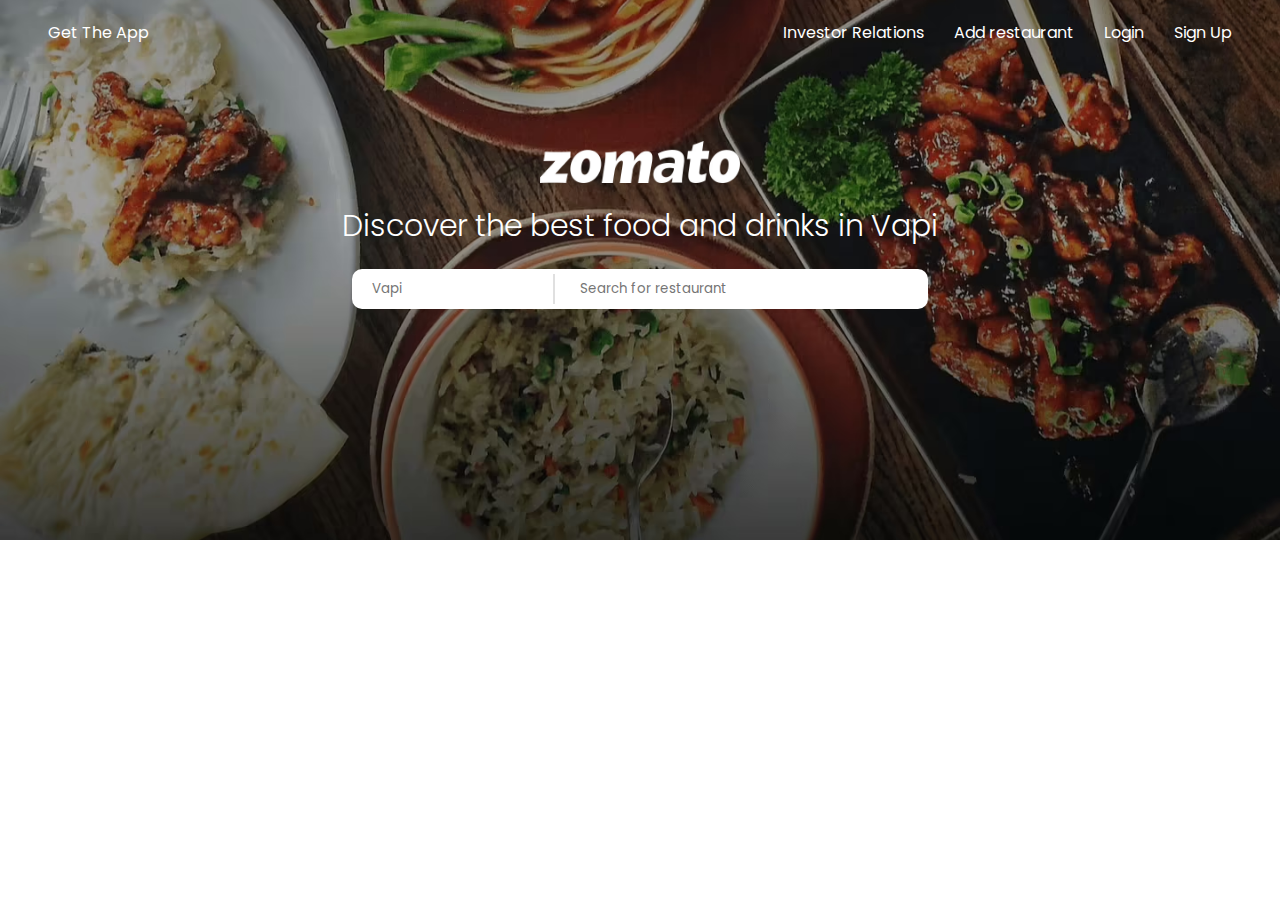
==== Zomatoindex.html @ ee5f1f8e "Updated Zomatoindex.html" ====
<!DOCTYPE html>
<html>
<head>
    <!-- Zomato logo in the tab -->
    <link
      rel="icon"
      type="image/x-icon"
      href="https://upload.wikimedia.org/wikipedia/commons/thumb/7/75/Zomato_logo.png/220px-Zomato_logo.png"
    />
    <!-- Font awesome icons -->
    <link
      rel="stylesheet"
      href="https://cdnjs.cloudflare.com/ajax/libs/font-awesome/6.1.1/css/all.min.css"
      integrity="sha512-KfkfwYDsLkIlwQp6LFnl8zNdLGxu9YAA1QvwINks4PhcElQSvqcyVLLD9aMhXd13uQjoXtEKNosOWaZqXgel0g=="
      crossorigin="anonymous"
      referrerpolicy="no-referrer"
    />
    <!-- Poppins font by google fonts -->
    <link rel="preconnect" href="https://fonts.googleapis.com" />
    <link rel="preconnect" href="https://fonts.gstatic.com" crossorigin />
    <link
      href="https://fonts.googleapis.com/css2?family=Poppins:ital,wght@0,100;0,200;0,300;0,400;0,500;0,600;0,700;0,800;0,900;1,100;1,200;1,300;1,400;1,500;1,600;1,700;1,800;1,900&display=swap"
      rel="stylesheet"
    />
    <link rel="stylesheet" href="Zomatostyle.css">
    <title>Zomato Landing Page Clone</title>
</head>
<body>
    <section class="hero__section">
        <header>
            <nav class="navbar">
                <a href="#">Get The App</a> 
                <div class="nav__menu__container">                
                    <a href="#" class="link">Investor Relations</a>
                    <a href="#" class="link">Add restaurant</a>
                    <a href="#" class="link">Login</a>
                    <a href="#" class="link">Sign Up</a>
                    <a href="#" class="user__icon">
                        <i class="fa-solid fa-user"></i>
                    </a>
                </div>
            </nav>
        </header>
        <div class="hero__section__container">
            <img src="/images/heroSectionLogo.png" class="zomato__logo">
            <h1 class="hero__section__title">Discover the best food and drinks in Vapi</h1>
            <div class="hero__section__input__container">
                <i class="fa-solid fa-location-dot"></i>
                <input class="location" type="text" placeholder="Vapi">
                <i class="fa-regular fa-magnifying-glass"></i>
                <input class="search" type="text" placeholder="Search for restaurant">
            </div>
        </div>
    </section>
</body>
</html>
---- Zomatostyle.css ----
*{
    margin: 0;
    padding: 0;
    box-sizing: border-box;
    font-family: "Poppins", sans-serif;
}
.hero__section{
    background-image: url(/images/heroSectionBackground.png);
    background-size: cover;
    background-position: center;
    min-height: 60vh;
}
.navbar{
    display: flex;
    align-items: center;
    justify-content: space-between;
    height: 65px;
    padding: 16px 48px 16px;
}
a{
    color: white;
    text-decoration: none;
}
.nav__menu__container{
    display: flex;
    gap: 30px;
}
.user__icon{
    height: 25px;
    width: 25px;
    display: flex;
    align-items: center;
    justify-content: center;
    border-radius: 100%;
    border: 1px solid white;
    display: none;
}


.hero__section__container{
    display: flex;
    flex-direction: column;
    align-items: center;
    justify-content: center;
    gap: 20px;
    height: 320px;    
}
.zomato__logo{
    height: auto;
    width: 200px;
}
.hero__section__title{
    font-size: 30px;
    color: white;
    text-align: center;
    font-weight: 350;
}
.hero__section__input__container{
    background-color: white;
    padding: 5px;
    display: flex;
    justify-content: center;
    align-items: center;
    gap: 10px;
    border-radius: 10px;
}
.location{
    width: 35%;
    border-right: 2px solid #e0e0e0;
    border-bottom: 0;
    border-left: 0;
    border-top: 0;
    padding: 5px;
    outline: none;
}
.search{
    width: 65%;
    border: none;
    padding: 5px;
    outline: none;
}
@media only screen and (max-width:600px){
    .user__icon{
        display: flex;
    }
    .link{
        display: none;
    }
    .hero__section{
        min-height: 80vh;
    }
    .hero__section__container{
        width: 100%;
    }
    .hero__section__input__container{
        width:98%
    }
    .hero__section__title{
        font-size:25px;
        color: white;
        text-align: center;
        font-weight: 250;
    }
}
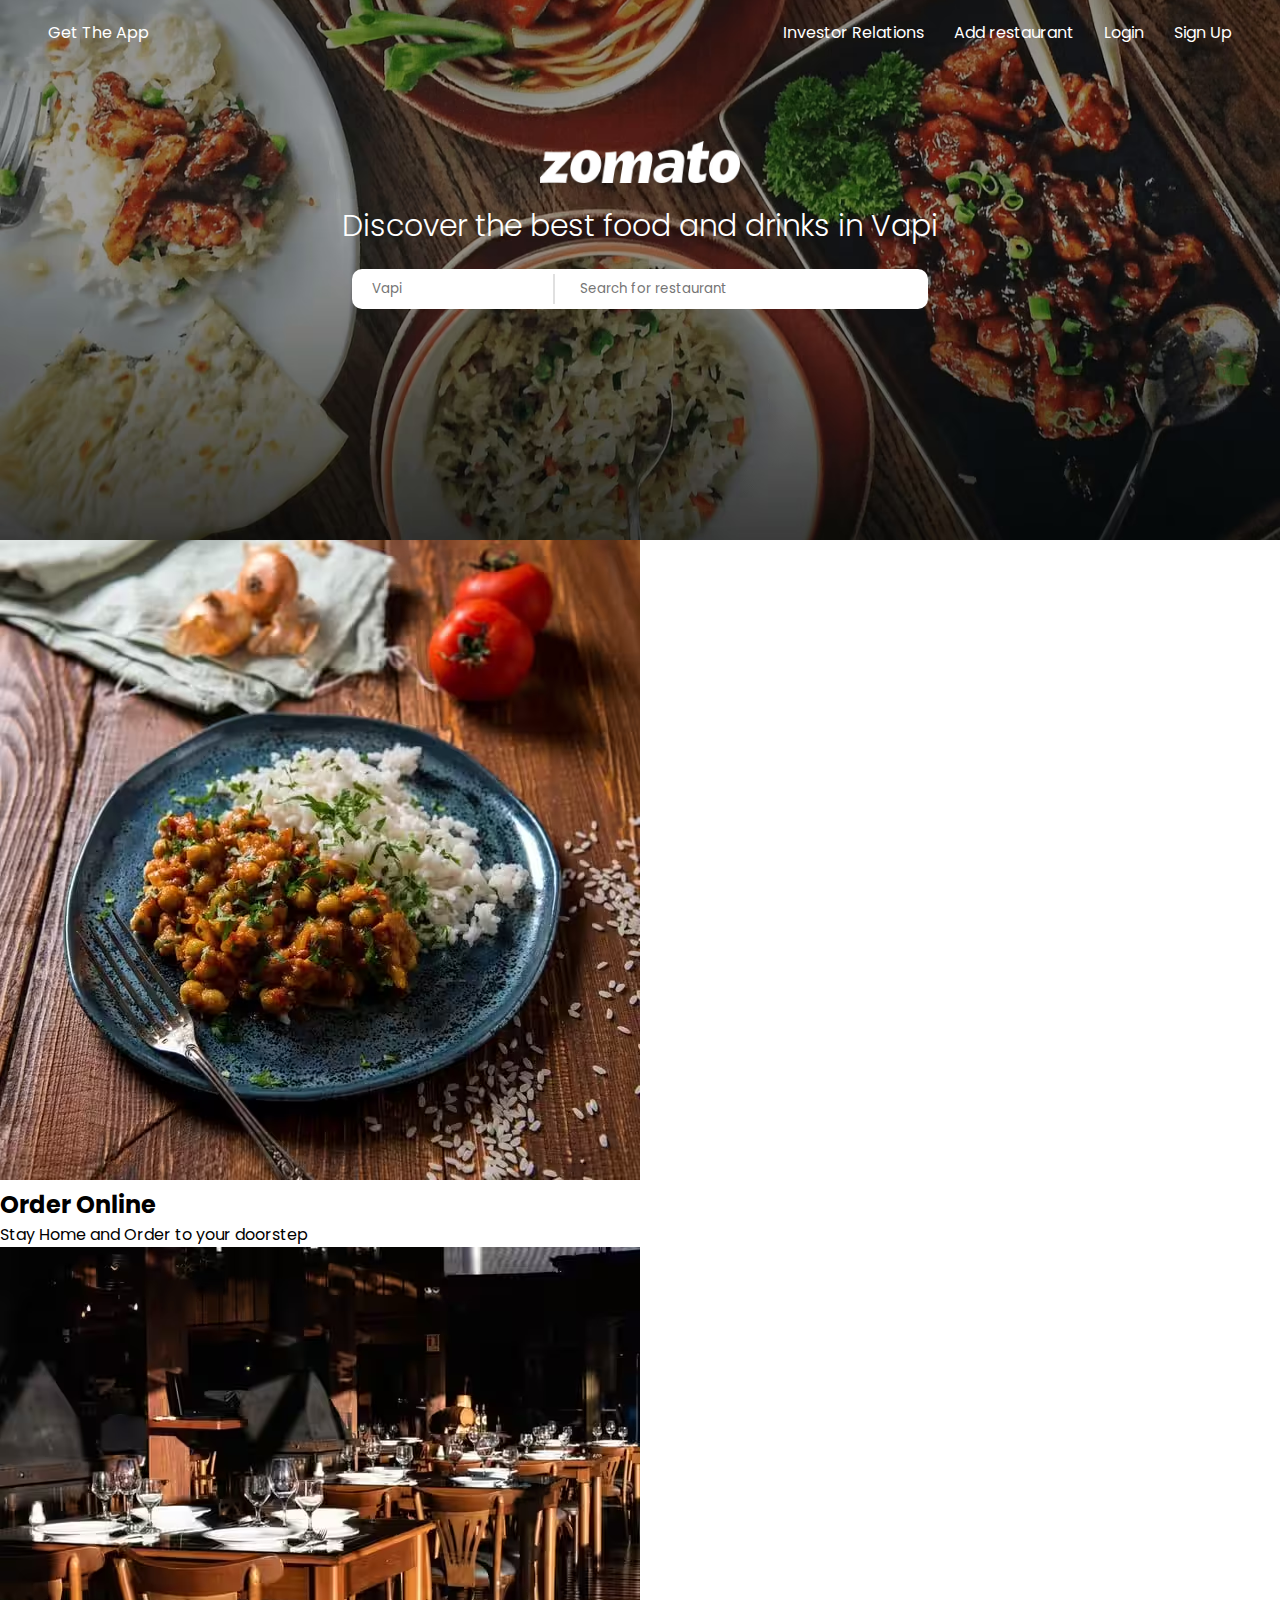
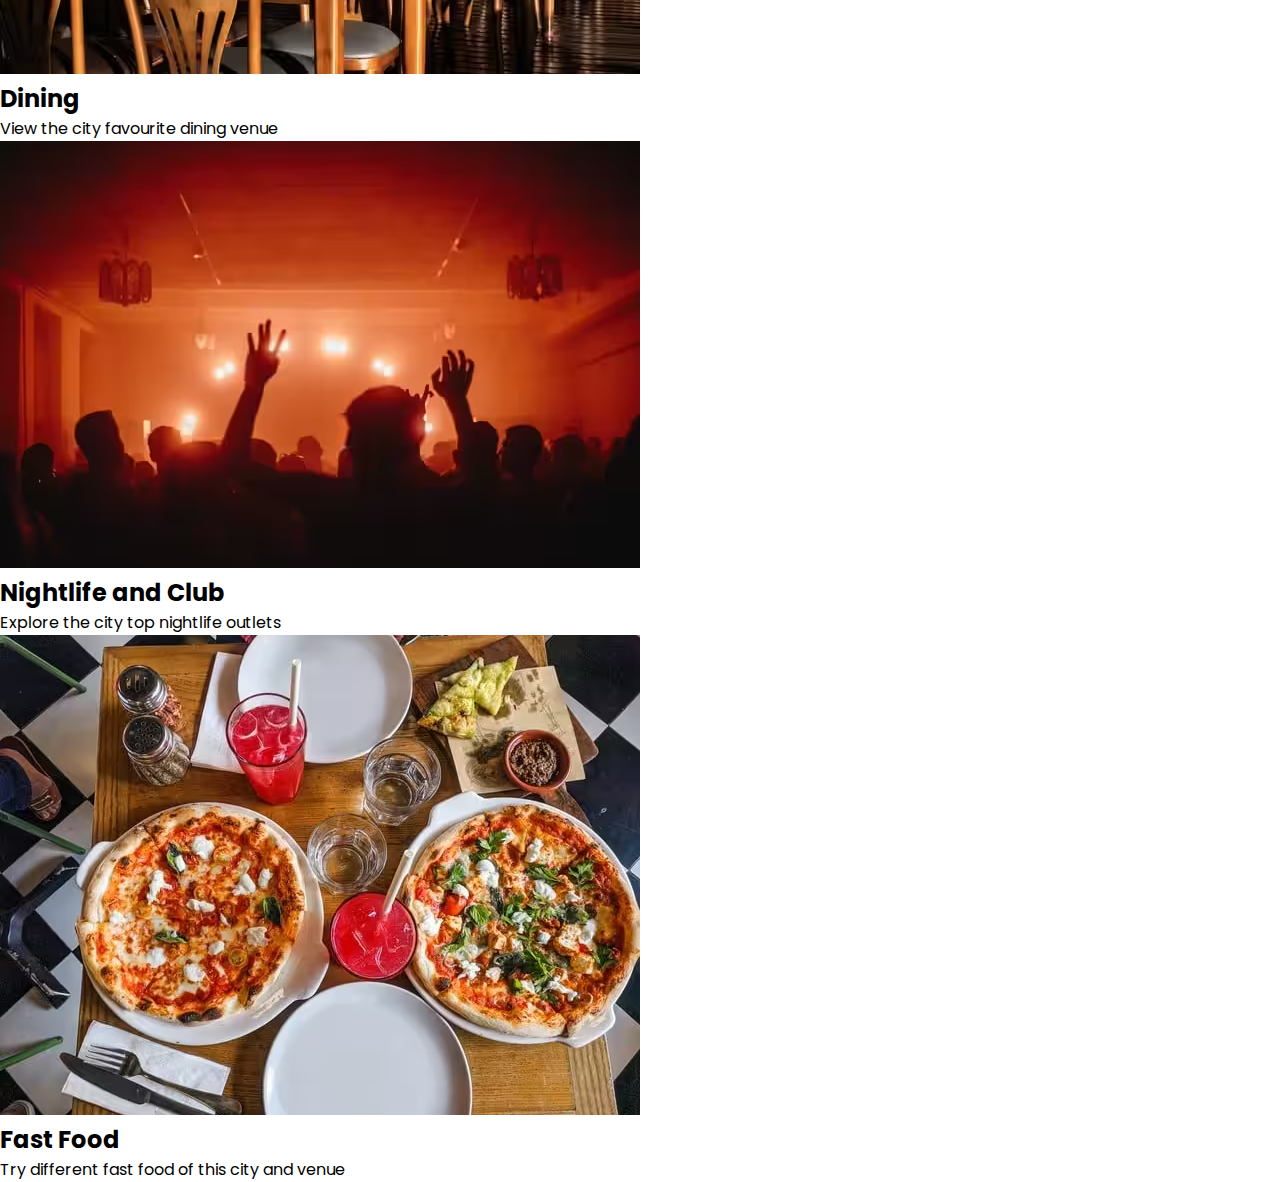
==== commit b99bee86: "Updated Zomatoindex.html" ====
--- a/Zomatoindex.html
+++ b/Zomatoindex.html
@@ -30,7 +30,7 @@
         <header>
             <nav class="navbar">
                 <a href="#">Get The App</a> 
-                <div class="nav__menu__container">                
+                <div class="nav__menu_container">                
                     <a href="#" class="link">Investor Relations</a>
                     <a href="#" class="link">Add restaurant</a>
                     <a href="#" class="link">Login</a>
@@ -41,10 +41,10 @@
                 </div>
             </nav>
         </header>
-        <div class="hero__section__container">
+        <div class="hero__section_container">
             <img src="/images/heroSectionLogo.png" class="zomato__logo">
-            <h1 class="hero__section__title">Discover the best food and drinks in Vapi</h1>
-            <div class="hero__section__input__container">
+            <h1 class="hero__section_title">Discover the best food and drinks in Vapi</h1>
+            <div class="hero__section_input_container">
                 <i class="fa-solid fa-location-dot"></i>
                 <input class="location" type="text" placeholder="Vapi">
                 <i class="fa-regular fa-magnifying-glass"></i>
@@ -52,5 +52,35 @@
             </div>
         </div>
     </section>
+    <section class="we__offer">
+        <div class="we__offer_card">
+            <img src="/images/item1.png">
+            <div class="we__offer_content">
+                <h2>Order Online</h2>
+                <p>Stay Home and Order to your doorstep</p>
+            </div>
+        </div>
+        <div class="we__offer_card">
+            <img src="/images/item2.png">
+            <div class="we__offer_content">
+                <h2>Dining</h2>
+                <p>View the city favourite dining venue</p>
+            </div>
+        </div>
+        <div class="we__offer_card">
+            <img src="/images/item3.png">
+            <div class="we__offer_content">
+                <h2>Nightlife and Club</h2>
+                <p>Explore the city top nightlife outlets</p>
+            </div>
+        </div>
+        <div class="we__offer_card">
+            <img src="/images/item4.png">
+            <div class="we__offer_content">
+                <h2>Fast Food</h2>
+                <p>Try different fast food of this city and venue</p>
+            </div>
+        </div>
+    </section>
 </body>
 </html>--- a/Zomatostyle.css
+++ b/Zomatostyle.css
@@ -21,7 +21,7 @@
     color: white;
     text-decoration: none;
 }
-.nav__menu__container{
+.nav__menu_container{
     display: flex;
     gap: 30px;
 }
@@ -37,7 +37,7 @@
 }
 
 
-.hero__section__container{
+.hero__section_container{
     display: flex;
     flex-direction: column;
     align-items: center;
@@ -49,13 +49,13 @@
     height: auto;
     width: 200px;
 }
-.hero__section__title{
+.hero__section_title{
     font-size: 30px;
     color: white;
     text-align: center;
     font-weight: 350;
 }
-.hero__section__input__container{
+.hero__section_input_container{
     background-color: white;
     padding: 5px;
     display: flex;
@@ -80,6 +80,9 @@
     outline: none;
 }
 @media only screen and (max-width:600px){
+    .navbar{
+        height: 85px;
+    }
     .user__icon{
         display: flex;
     }
@@ -89,13 +92,14 @@
     .hero__section{
         min-height: 80vh;
     }
-    .hero__section__container{
+    .hero__section_container{
         width: 100%;
+        height: calc(80vh - 85px);
     }
-    .hero__section__input__container{
-        width:98%
+    .hero__section_input_container{
+        width:92%
     }
-    .hero__section__title{
+    .hero__section_title{
         font-size:25px;
         color: white;
         text-align: center;
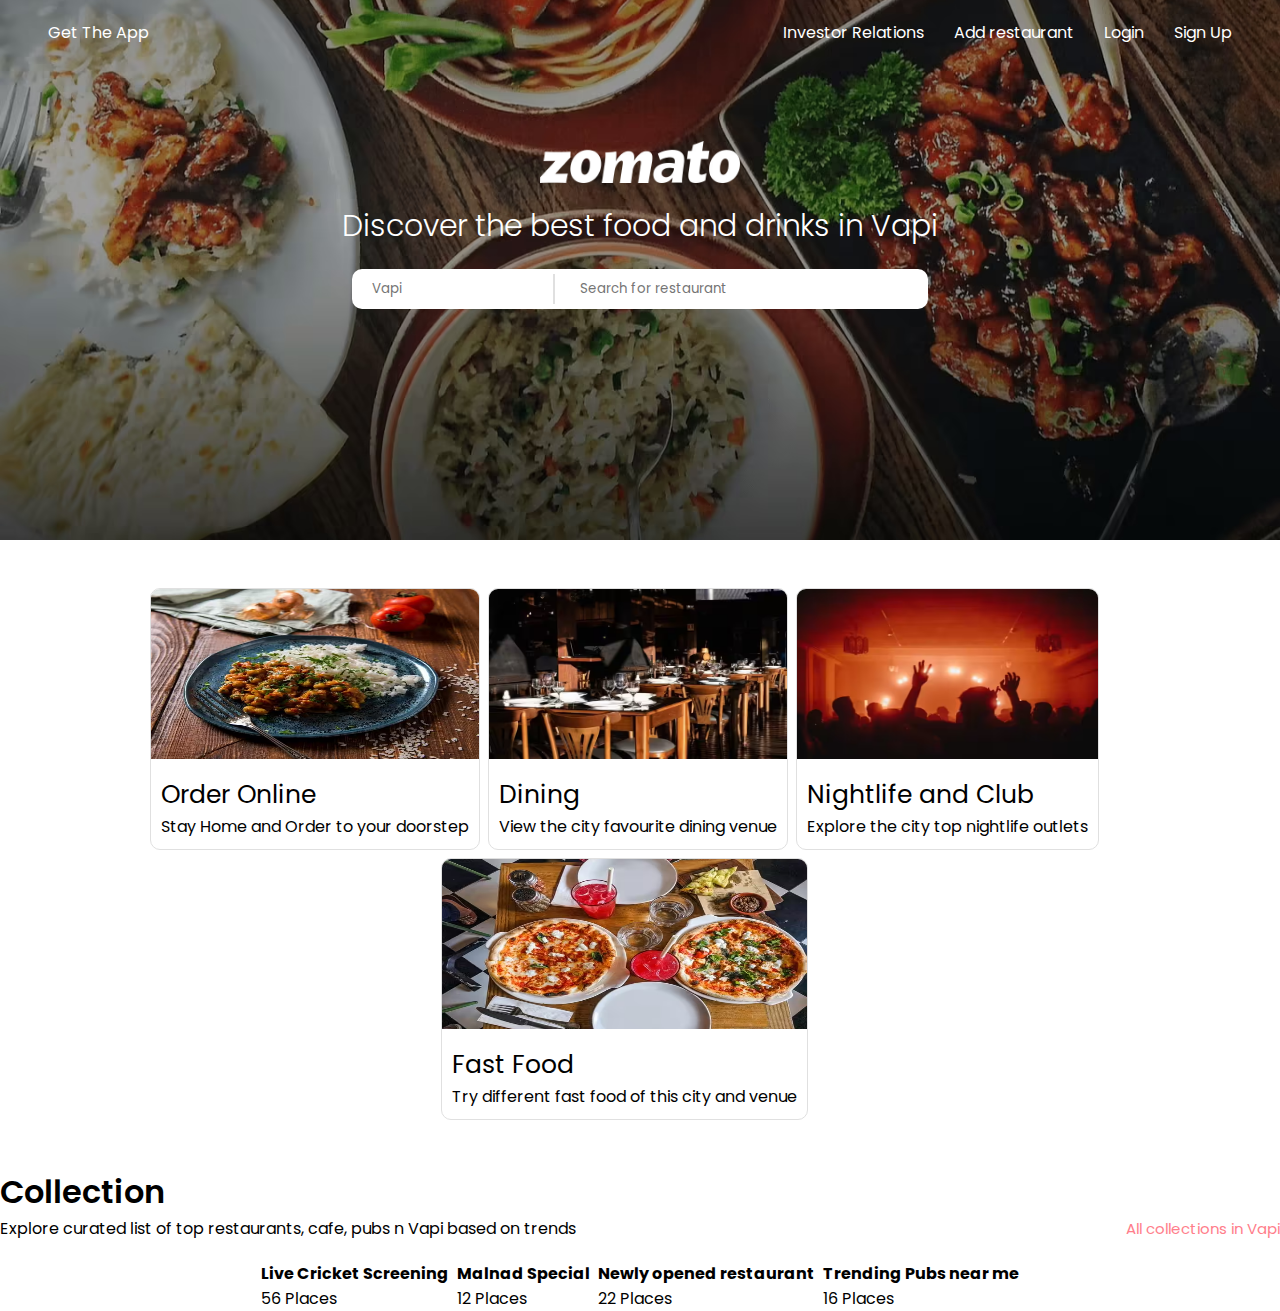
==== commit 9a17544a: "Updated Zomato Page" ====
--- a/Zomatoindex.html
+++ b/Zomatoindex.html
@@ -47,12 +47,12 @@
             <div class="hero__section_input_container">
                 <i class="fa-solid fa-location-dot"></i>
                 <input class="location" type="text" placeholder="Vapi">
-                <i class="fa-regular fa-magnifying-glass"></i>
+                <i class="fa-solid fa-magnifying-glass"></i>
                 <input class="search" type="text" placeholder="Search for restaurant">
             </div>
         </div>
     </section>
-    <section class="we__offer">
+    <section class="container__we_offer">
         <div class="we__offer_card">
             <img src="/images/item1.png">
             <div class="we__offer_content">
@@ -82,5 +82,45 @@
             </div>
         </div>
     </section>
+    <section class="container__collection">
+        <h1>Collection</h1>
+        <div class="sub__heading_container">
+            <span>Explore curated list of top restaurants, cafe, pubs n Vapi based on trends</span>
+            <span>All collections in Vapi</span>
+        </div>
+        <div class="collection__cards_container">
+            <div class="Collection__card1">
+                <div class="overlays"></div>
+                <div class="content">
+                    <h4>Live Cricket Screening</h4>
+                    <span>56 Places</span>
+                </div>
+            </div>
+
+            <div class="Collection__card2">
+                <div class="overlays"></div>
+                <div class="content">
+                    <h4>Malnad Special</h4>
+                    <span>12 Places</span>
+                </div>
+            </div>
+
+            <div class="Collection__card3">
+                <div class="overlays"></div>
+                <div class="content">
+                    <h4>Newly opened restaurant</h4>
+                    <span>22 Places</span>
+                </div>
+            </div>
+
+            <div class="Collection__card4">
+                <div class="overlays"></div>
+                <div class="content">
+                    <h4>Trending Pubs near me</h4>
+                    <span>16 Places</span>
+                </div>
+            </div>
+        </div>
+    </section>
 </body>
 </html>--- a/Zomatostyle.css
+++ b/Zomatostyle.css
@@ -79,6 +79,60 @@
     padding: 5px;
     outline: none;
 }
+.container__we_offer{
+    margin: 3rem;
+    width: 90%;
+    display: flex;
+    flex-wrap: wrap;
+    gap: 0.5rem;
+    align-items: center;
+    justify-content: center;
+}
+.we__offer_card{
+    border-radius: 10px;
+    overflow: hidden;
+    border: 1px solid #e0e0e0;
+    transition: all 1ms ease;
+}
+.we__offer_card:hover{
+    transform: scale(1.1);
+    background-color: aqua;
+}
+.we__offer_card img{
+    width: 100%;
+    height: 170px;
+}
+.we__offer_content{
+    padding: 10px;
+}
+.we__offer_content h2{
+    font-size: 25px;
+    font-weight: 400;
+}
+.container__collection h1{
+    font-weight: 600;
+}
+.sub__heading_container{
+    display: flex;
+    align-items: center;
+    justify-content: space-between;
+    flex-wrap: wrap;
+    gap: 1rem;
+}
+.sub__heading_container span:nth-child(2){
+    font-size: 15px;
+    color: #ff7e8b;
+    cursor: pointer;
+}
+.collection__cards_container{
+    display: flex;
+    align-items: center;
+    justify-content: center;
+    flex-wrap: wrap;
+    gap: 0.5rem;
+    margin-top: 1.25rem;
+}
+
 @media only screen and (max-width:600px){
     .navbar{
         height: 85px;
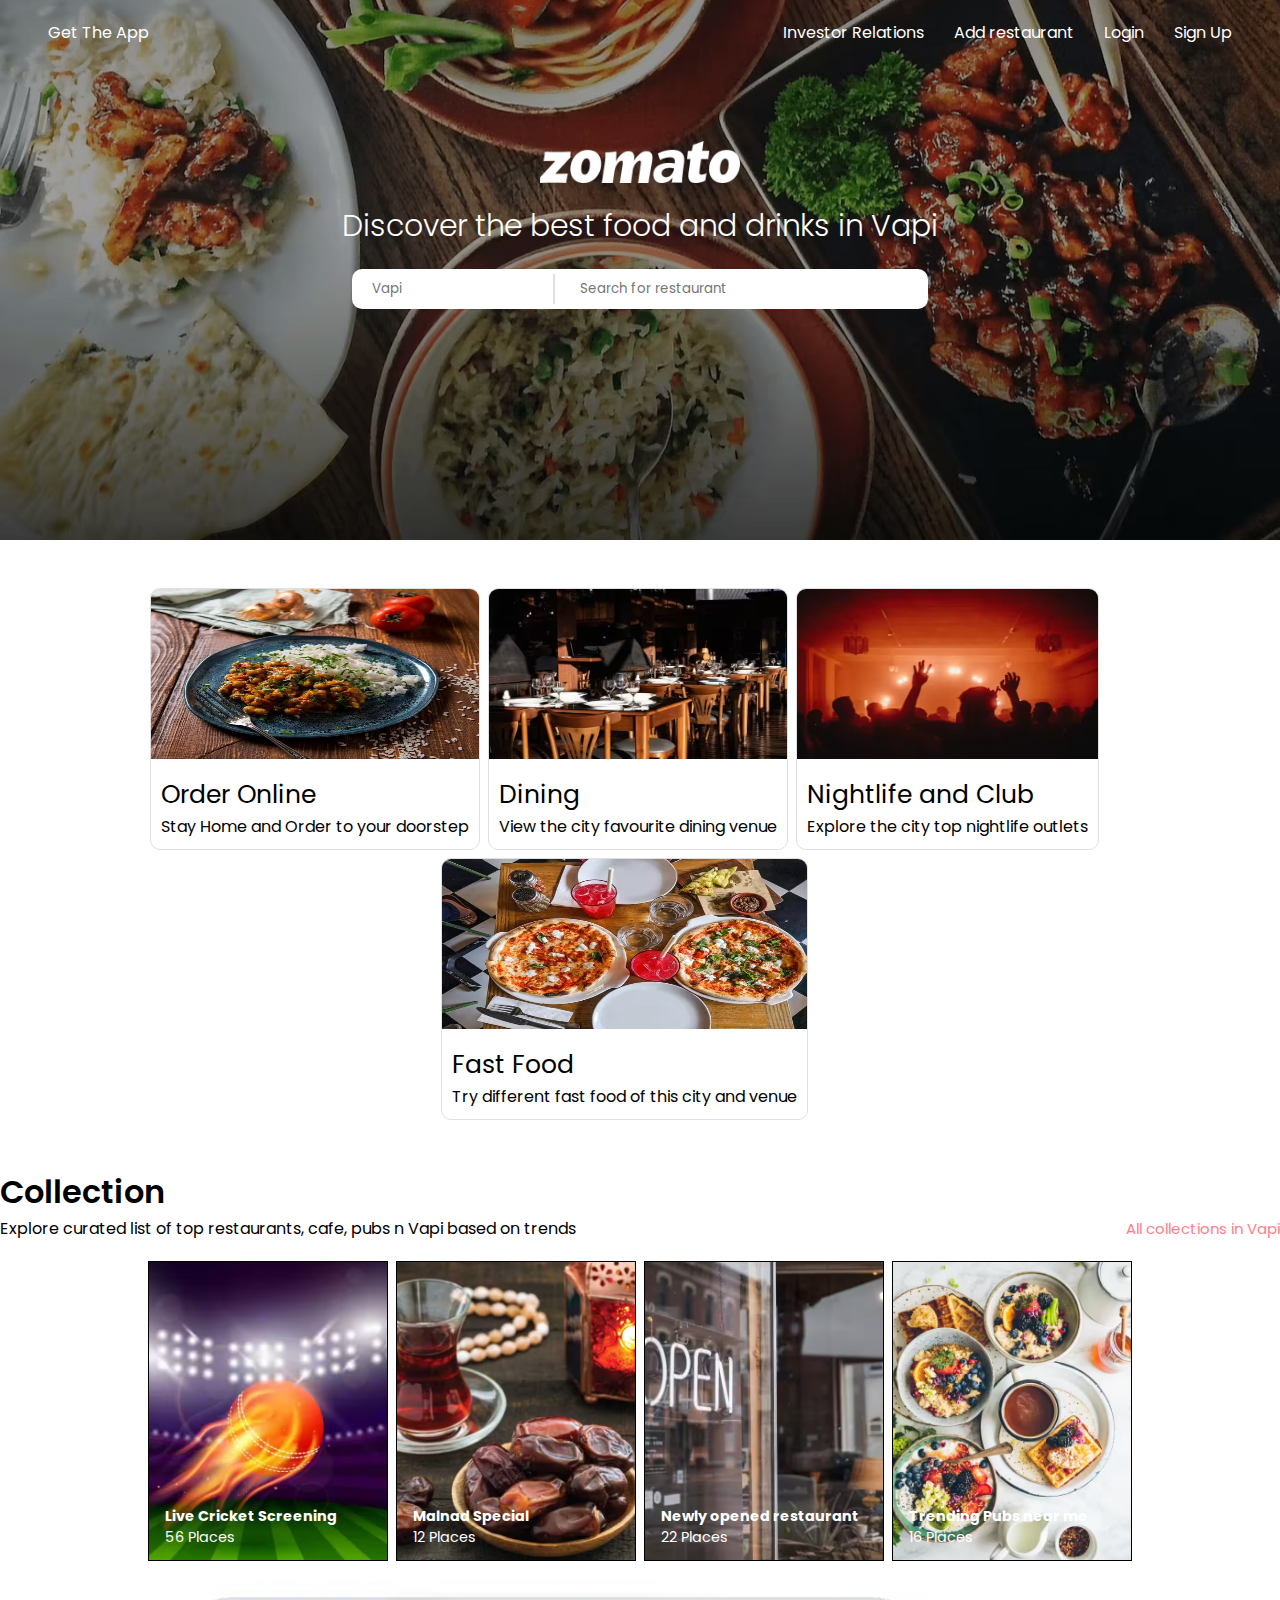
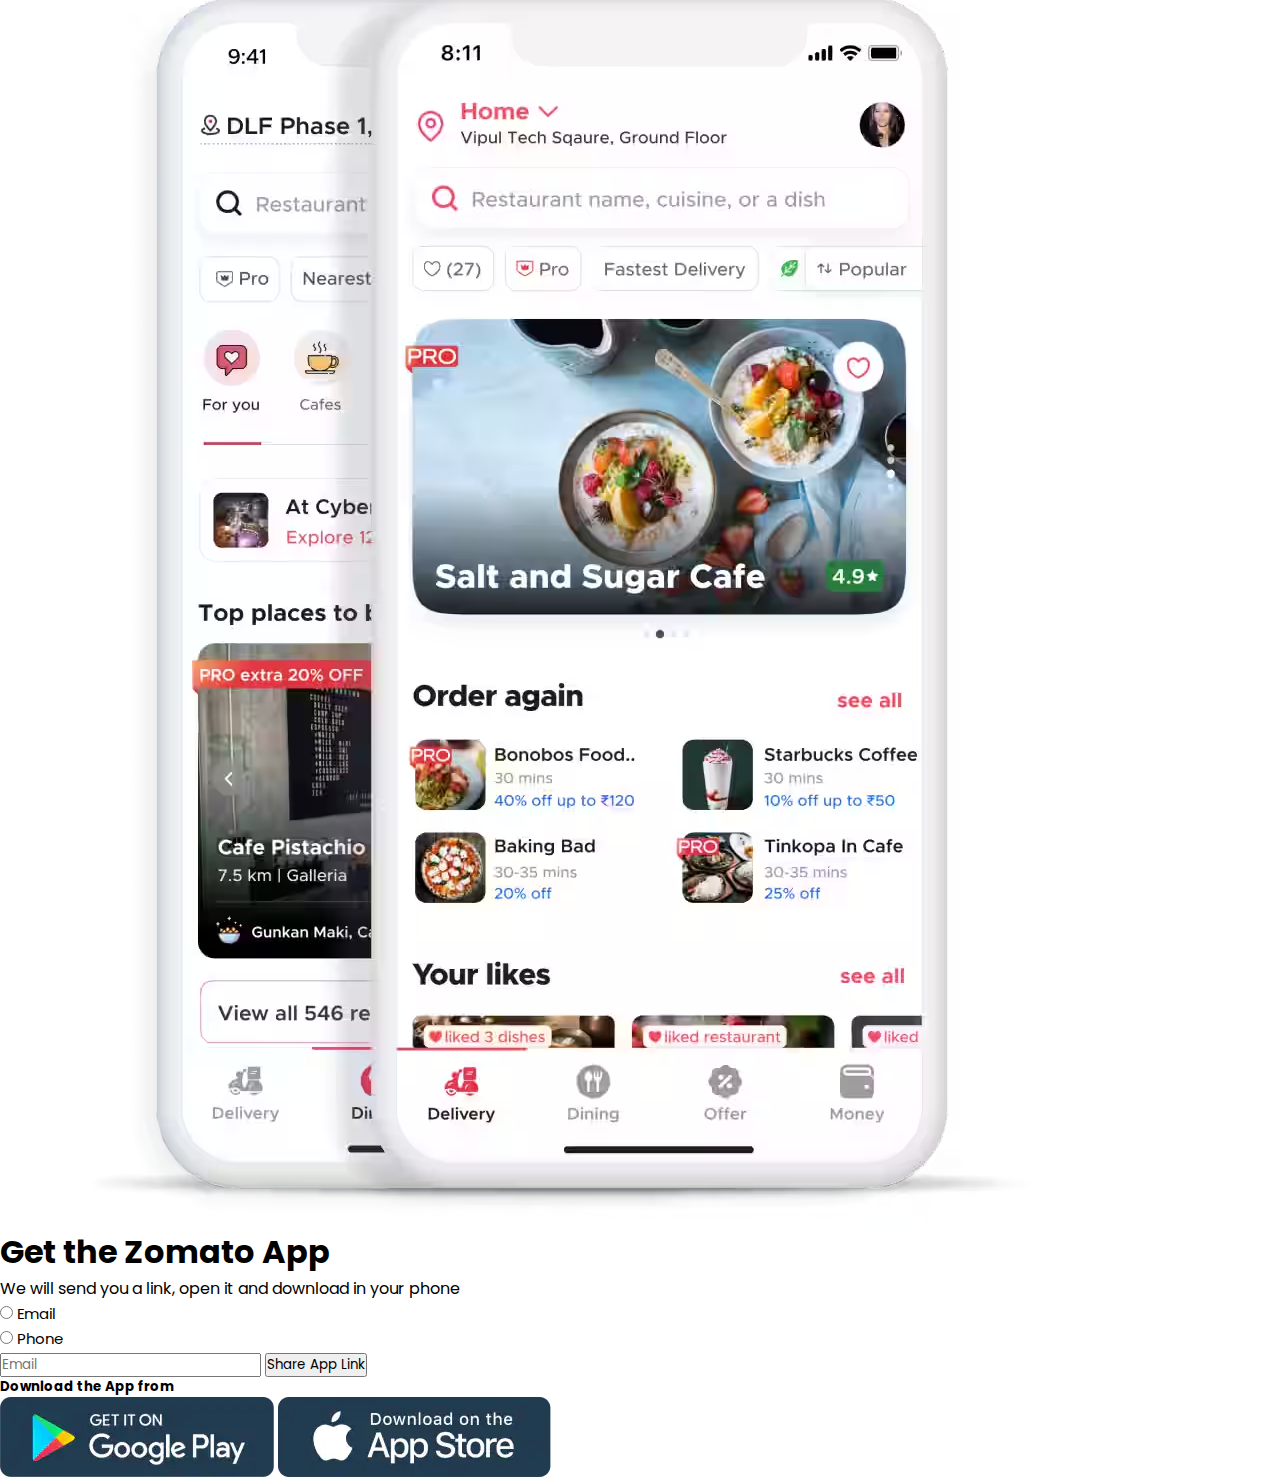
==== commit 3db2bc0f: "Updated Zomato Page" ====
--- a/Zomatoindex.html
+++ b/Zomatoindex.html
@@ -89,7 +89,7 @@
             <span>All collections in Vapi</span>
         </div>
         <div class="collection__cards_container">
-            <div class="Collection__card1">
+            <div class="card Collection__card1">
                 <div class="overlays"></div>
                 <div class="content">
                     <h4>Live Cricket Screening</h4>
@@ -97,7 +97,7 @@
                 </div>
             </div>
 
-            <div class="Collection__card2">
+            <div class="card Collection__card2">
                 <div class="overlays"></div>
                 <div class="content">
                     <h4>Malnad Special</h4>
@@ -105,7 +105,7 @@
                 </div>
             </div>
 
-            <div class="Collection__card3">
+            <div class="card Collection__card3">
                 <div class="overlays"></div>
                 <div class="content">
                     <h4>Newly opened restaurant</h4>
@@ -113,7 +113,7 @@
                 </div>
             </div>
 
-            <div class="Collection__card4">
+            <div class="card Collection__card4">
                 <div class="overlays"></div>
                 <div class="content">
                     <h4>Trending Pubs near me</h4>
@@ -122,5 +122,37 @@
             </div>
         </div>
     </section>
+    <section class="get__the_app">
+        <div class="semicontainer">
+            <div class="left">
+                <img src="/images/mobileBanner.png">
+            </div>
+            <div class="right">
+                <h1>Get the Zomato App</h1>
+                <p>We will send you a link, open it and download in your phone</p>
+                <div class="radio__button_container">
+                    <div>
+                        <input type="radio" id="email" name="download__app"/>
+                        <label for="email" style="font-size: 15px;">Email</label>
+                    </div>
+                    <div>
+                        <input type="radio" id="phone" name="download__app"/>
+                        <label for="phone" style="font-size: 15px;">Phone</label>
+                    </div>
+                </div>
+                <div class="Input__container">
+                    <input type="text" placeholder="Email"/>
+                    <button>Share App Link</button>
+                </div>
+                <div class="download__container">
+                    <h5>Download the App from</h5>
+                    <div class="image__container">
+                        <img src="/images/playStore.png">
+                        <img src="/images/appleStore.png">
+                    </div>
+                </div>
+            </div>
+        </div>
+    </section>
 </body>
 </html>--- a/Zomatostyle.css
+++ b/Zomatostyle.css
@@ -131,6 +131,49 @@
     flex-wrap: wrap;
     gap: 0.5rem;
     margin-top: 1.25rem;
+    margin-bottom: 1.25rem;
+}
+.collection__cards_container .card{
+    height: 300px;
+    min-width: 240px;
+    background-size: cover;
+    background-position: center;
+    border: 1px solid black;
+    position: relative;
+}
+.Collection__card1{
+    background-image: url(/images/collection1.jpg);
+}
+.Collection__card2{
+    background-image: url(/images/collection2.jpg);
+}
+.Collection__card3{
+    background-image: url(/images/collection3.jpg);
+}
+.Collection__card4{
+    background-image: url(/images/collection4.jpg);
+}
+.overlays{
+    height: 100%;
+    width: 100%;
+    position: absolute;
+    top: 0;
+    bottom: 0;
+    border-radius: 10px;
+    background: linear-gradient(
+        to top,
+        rgba(234,33,122,1),
+        rgba(221,123,231,1) ,
+        rgba(200,21,22,1) ,
+    );
+}
+.content{
+    position: absolute;
+    bottom: 0;
+    left: 0;
+    color: white;
+    padding: 12px 16px;
+    font-size: 0.9rem;
 }
 
 @media only screen and (max-width:600px){
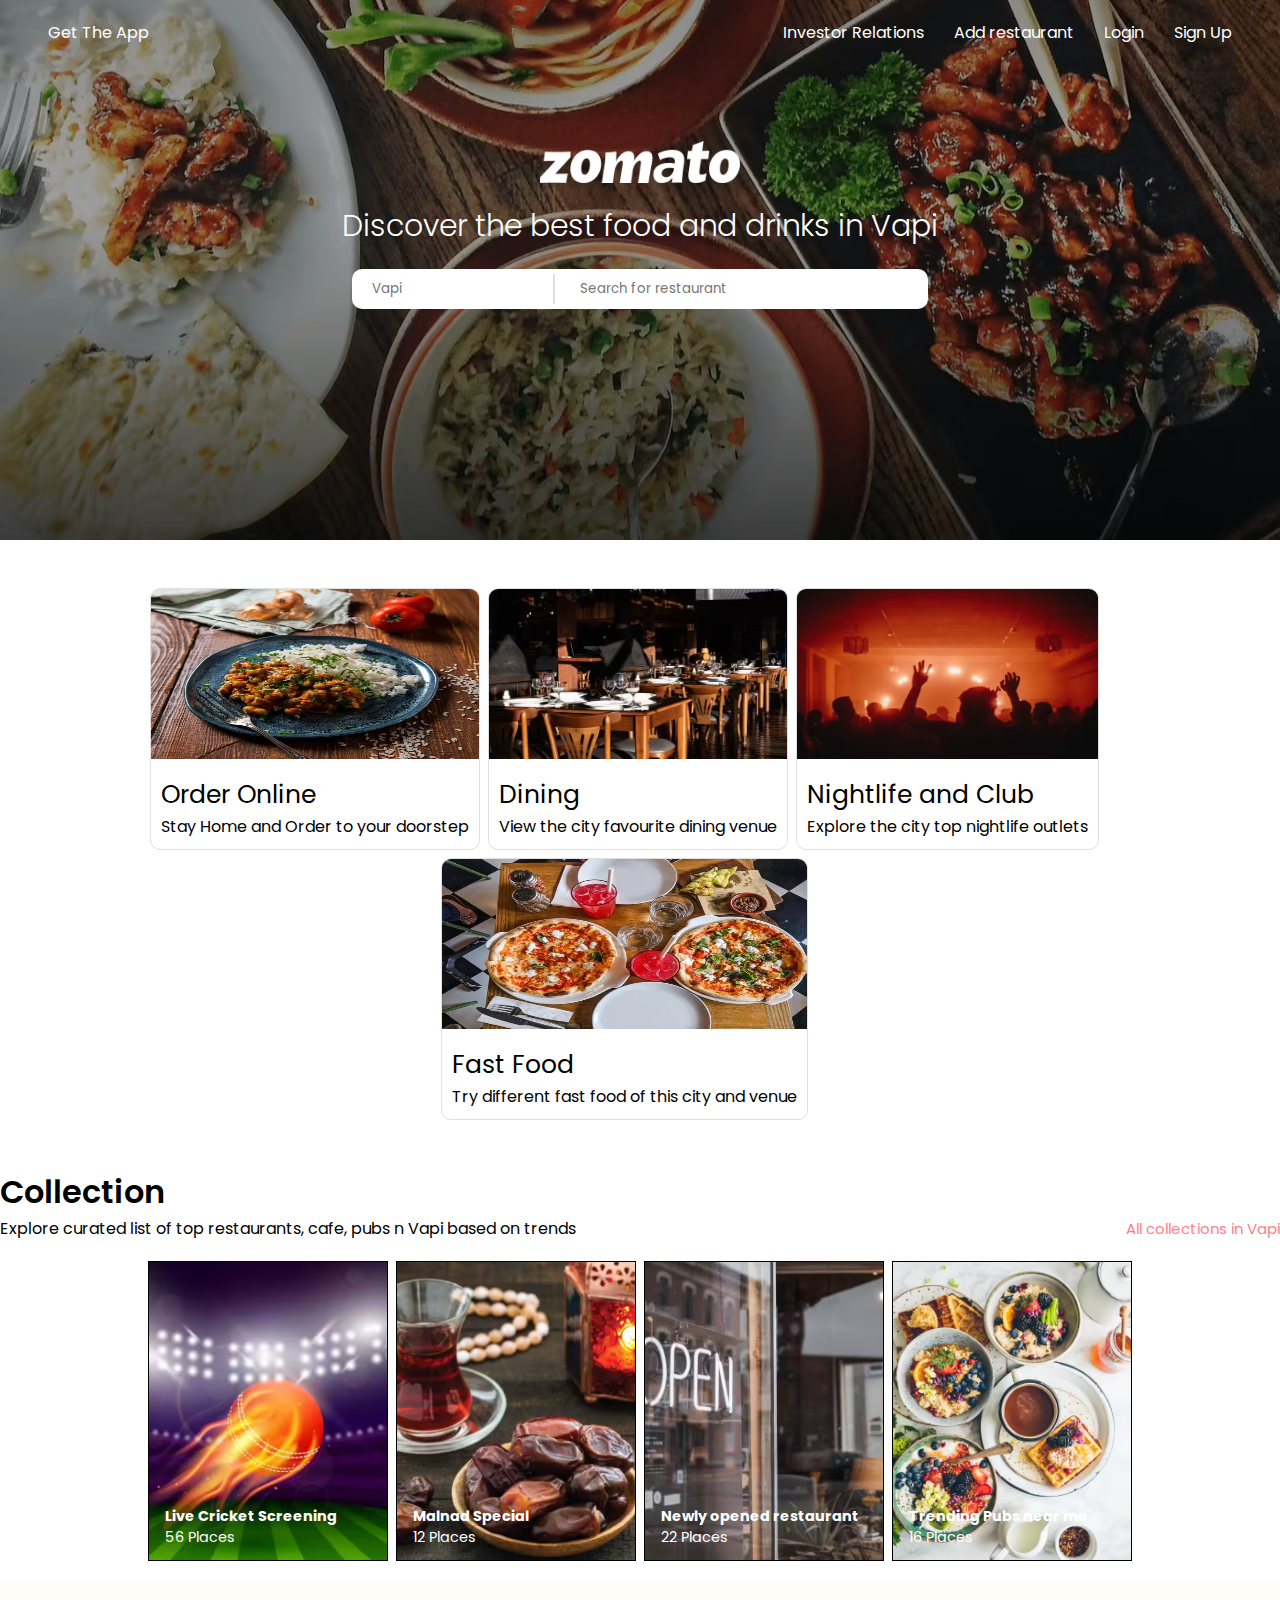
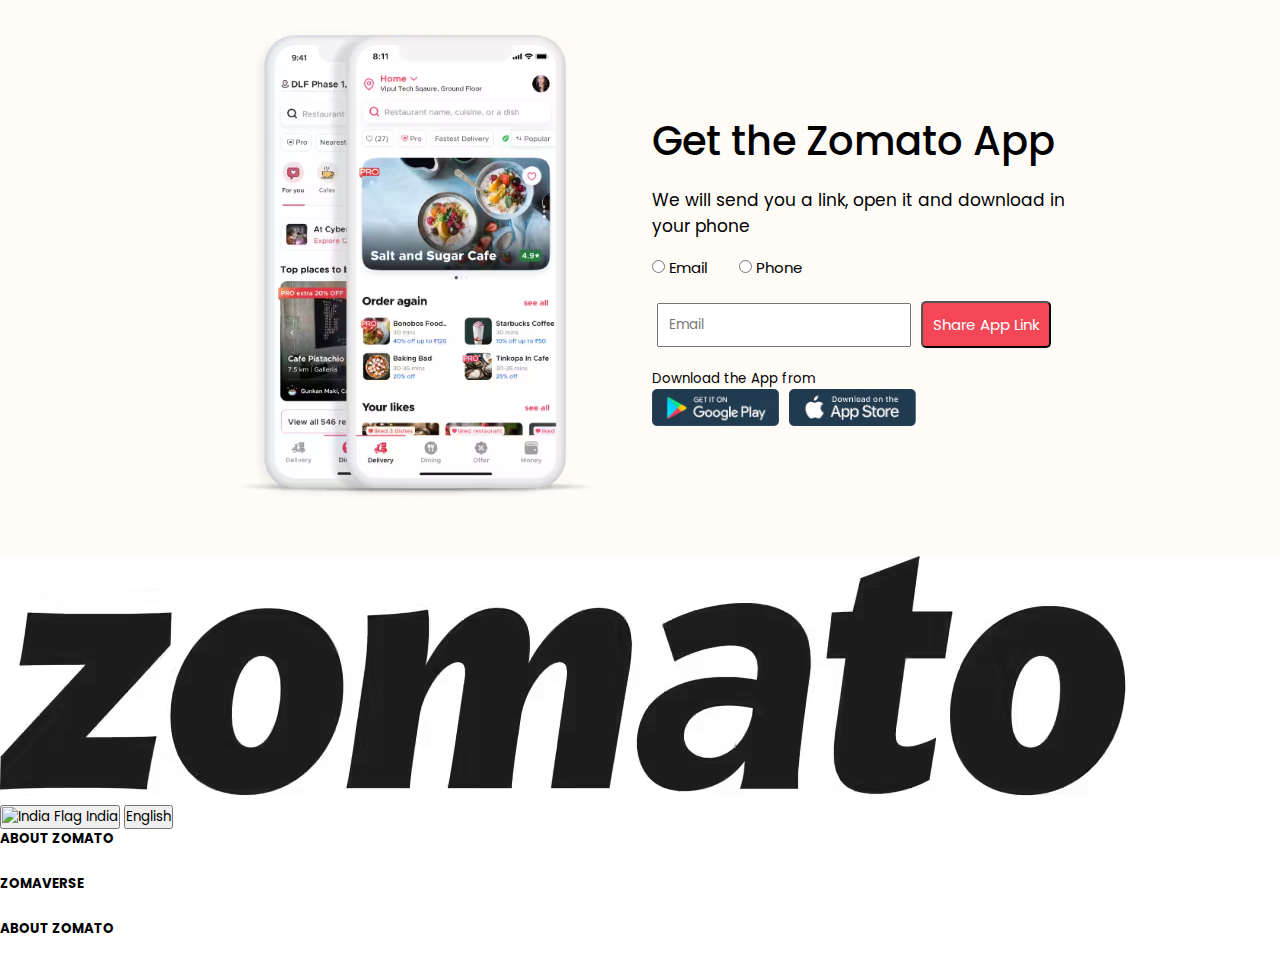
==== commit 04ae634a: "Updated Zomato Page" ====
--- a/Zomatoindex.html
+++ b/Zomatoindex.html
@@ -26,6 +26,8 @@
     <title>Zomato Landing Page Clone</title>
 </head>
 <body>
+
+    <!-- Hero Section -->
     <section class="hero__section">
         <header>
             <nav class="navbar">
@@ -52,6 +54,8 @@
             </div>
         </div>
     </section>
+
+    <!-- Card Offered Section-->
     <section class="container__we_offer">
         <div class="we__offer_card">
             <img src="/images/item1.png">
@@ -82,6 +86,8 @@
             </div>
         </div>
     </section>
+
+    <!-- Collection Section -->
     <section class="container__collection">
         <h1>Collection</h1>
         <div class="sub__heading_container">
@@ -122,6 +128,8 @@
             </div>
         </div>
     </section>
+
+    <!-- Get The App Section -->
     <section class="get__the_app">
         <div class="semicontainer">
             <div class="left">
@@ -154,5 +162,50 @@
             </div>
         </div>
     </section>
+
+    <!-- Footer Section -->
+    <footer class="footer">
+        <div class="footer__section1">
+            <img src="/images/logo.png" alt="Indian Flag">
+            <div class="section1_buttoncontainer">
+                <button>
+                    <img src="https://flagcdn.com/w40/in.png" alt="India Flag" style="width: 15px;">
+                    <span>India</span>
+                </button>
+                <button>
+                    <i class="fa fa-globe"></i>
+                    <span>English</span>
+                </button>
+            </div>
+        </div>
+        <div class="footer__section2">
+            <div class="section2__about">
+                <h5>ABOUT ZOMATO</h5>
+                <a href="#">Who we are</a>
+                <a href="#">Blogs</a>
+                <a href="#">Work with us</a>
+                <a href="#">Investor Relations</a>
+                <a href="#">Report Fraud</a>
+                <a href="#">Contact us </a>
+            </div>
+            <div class="section2__zomaverse">
+                <h5>ZOMAVERSE</h5>
+                <a href="#">Zomato</a>
+                <a href="#">Blinkit</a>
+                <a href="#">Feeding India</a>
+                <a href="#">Hyperpure</a>
+                <a href="#">omaland</a>
+            </div>
+            <div class="section2__business">
+                <h5>ABOUT ZOMATO</h5>
+                <a href="#">Who we are</a>
+                <a href="#">Blogs</a>
+                <a href="#">Work with us</a>
+                <a href="#">Investor Relations</a>
+                <a href="#">Report Fraud</a>
+                <a href="#">Contact us </a>
+            </div>
+        </div>
+    </footer>
 </body>
 </html>--- a/Zomatostyle.css
+++ b/Zomatostyle.css
@@ -175,7 +175,128 @@
     padding: 12px 16px;
     font-size: 0.9rem;
 }
-
+.get__the_app{
+    display: flex;
+    align-items: center;
+    justify-content: space-around;
+    background-color: rgb(255,251,247);
+    width: 100%;
+    padding: 3rem 6rem;
+}
+.semicontainer{
+    width: 60%;
+    display: flex;
+    align-items: center;
+    justify-content: center;
+    flex-wrap: wrap;
+    gap: 1.5rem;
+}
+.left{
+    flex: 2;
+}
+.left img{
+    width: 100%;
+    object-fit: cover;
+    object-position: center;
+}
+.right{
+    flex: 3;
+    height: 100%;
+    display: flex;
+    flex-direction: row;
+    justify-content: space-evenly;
+    flex-direction: column;
+    flex-wrap: wrap;
+    gap: 1rem;
+}
+.right h1{
+    font-size: 40px;
+    font-weight: 500;
+}
+.right p{
+    font-size: 17px;
+}
+#email{
+    cursor: pointer;
+    accent-color: #f34657;
+}
+#phone{
+    cursor: pointer;
+    accent-color: #f34657;
+}
+.radio__button_container{
+    width: 100%;
+    display: flex;
+    flex-wrap: wrap;
+    align-items: center;
+    gap: 2rem;
+}
+.Input__container{
+    width: 100%;
+    display: flex;
+    flex-wrap: wrap;
+    align-items: center;
+}
+.Input__container button{
+    width: auto;
+    font-size: 15px;
+    background-color: #f34657;
+    border-radius: 5px;
+    color: white;
+    padding: 10px;
+    margin: 5px;
+}
+.Input__container input{
+    width: 60%;
+    margin: 5px;
+    padding: 10px;
+}
+.download__container{
+    width: 100%;
+}
+.image__container{
+    display: flex;
+    gap: 10px;
+    width: 60%;
+    height: 100%;
+}
+.download__container h5{
+    font-weight: 400;
+}
+.image__container img:nth-child(1){
+    display: flex;
+    width: 50%;
+    height: 50%;
+    object-fit: cover;
+    object-position: center;
+}
+.image__container img:nth-child(2){
+    display: flex;
+    width: 50%;
+    height: 50%;
+    object-fit: cover;
+    object-position: center;
+}
+
+
+
+@media only screen and (max-width:1300px){
+    .left, .right{
+        flex: 1;
+    }
+    .semicontainer{
+        width: 80%;
+    }
+}
+@media only screen and (max-width:900px){
+    .get__the_app{
+        padding: 2rem 0;
+    }
+    .semicontainer{
+        width: 95%;
+        flex-direction: column;
+    }
+}
 @media only screen and (max-width:600px){
     .navbar{
         height: 85px;
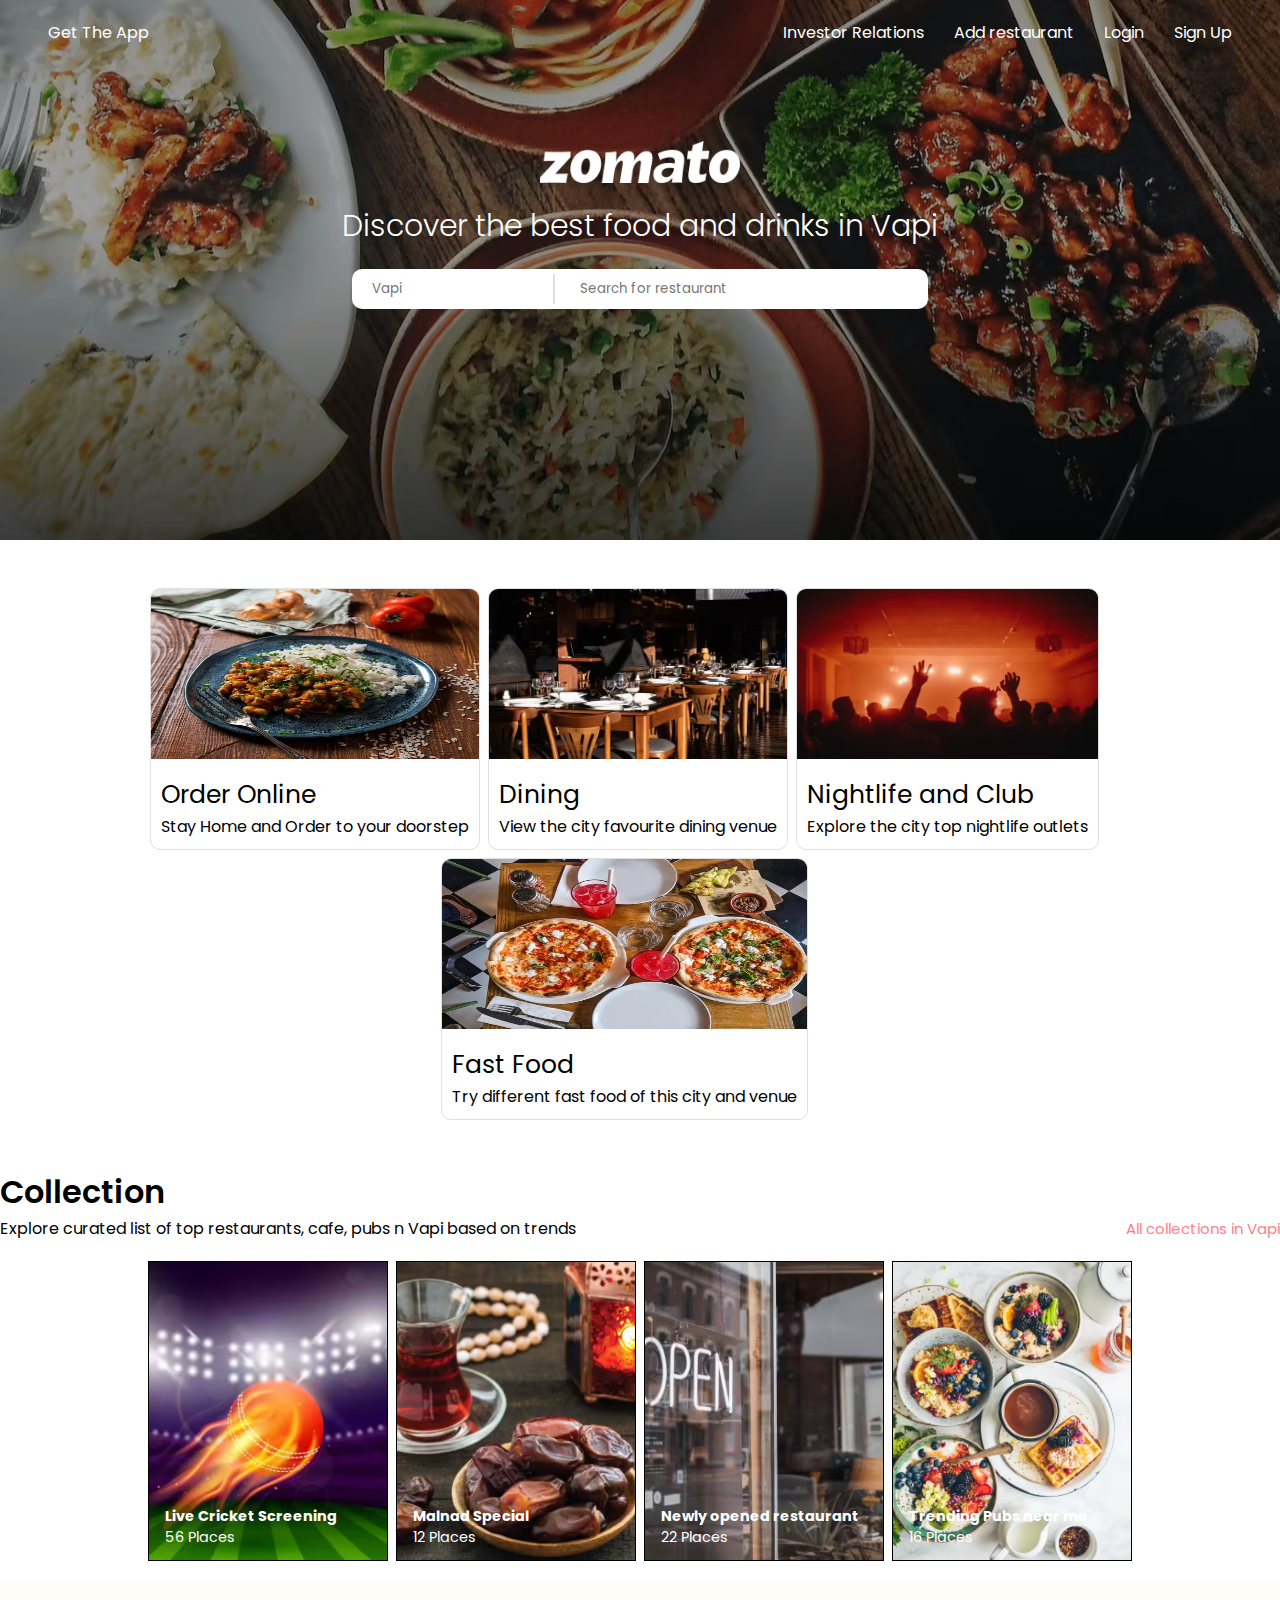
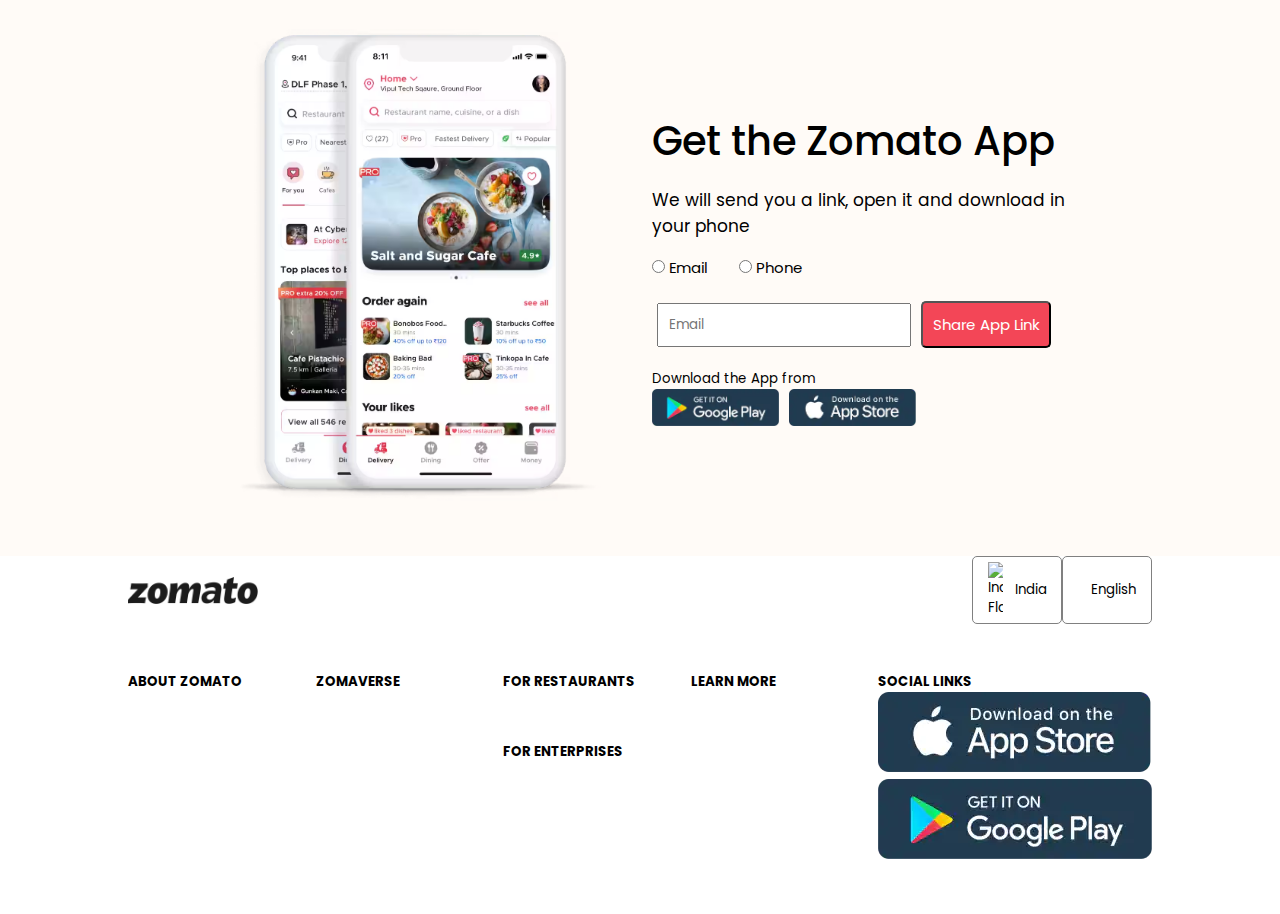
==== commit a3b4a037: "Updated Zomato Page" ====
--- a/Zomatoindex.html
+++ b/Zomatoindex.html
@@ -194,16 +194,39 @@
                 <a href="#">Blinkit</a>
                 <a href="#">Feeding India</a>
                 <a href="#">Hyperpure</a>
-                <a href="#">omaland</a>
+                <a href="#">Zomaland</a>
             </div>
             <div class="section2__business">
-                <h5>ABOUT ZOMATO</h5>
-                <a href="#">Who we are</a>
-                <a href="#">Blogs</a>
-                <a href="#">Work with us</a>
-                <a href="#">Investor Relations</a>
-                <a href="#">Report Fraud</a>
-                <a href="#">Contact us </a>
+                <div class="business__restaurants">
+                    <h5>FOR RESTAURANTS</h5>
+                    <a href="#">Partner With Us</a>
+                    <a href="#">Apps For You</a>
+                </div>
+                <div class="business__enterprises">
+                    <h5>FOR ENTERPRISES</h5>
+                    <a href="#">Zomato For Work</a>
+                </div>   
+            </div>
+            <div class="section2__learnmore">
+                <h5>LEARN MORE</h5>
+                <a href="#">Privacy</a>
+                <a href="#">Security</a>
+                <a href="#">Terms</a>
+                <a href="#">Sitemap</a>
+            </div>
+            <div class="section2__sociallink">
+                <div class="sociallink1">
+                    <h5>SOCIAL LINKS</h5>
+                    <i class="fa-brands fa-linkedin"></i>
+                    <i class="fa-brands fa-instagram"></i>
+                    <i class="fa-brands fa-twitter"></i>
+                    <i class="fa-brands fa-youtube"></i>
+                    <i class="fa-brands fa-facebook"></i>
+                </div>
+                <div class="sociallink2">
+                    <img src="/images/appleStore.png">
+                    <img src="/images/playStore.png">
+                </div>
             </div>
         </div>
     </footer>
--- a/Zomatostyle.css
+++ b/Zomatostyle.css
@@ -277,7 +277,44 @@
     object-fit: cover;
     object-position: center;
 }
-
+.footer{
+    width: 100%;
+}
+.footer__section1{
+    display: flex;
+    align-items: center;
+    flex-wrap: wrap;
+    justify-content: space-between;
+    width: 80%;
+    margin: auto;
+}
+.footer__section1 img{
+    width: 130px;
+}
+.section1_buttoncontainer{
+    display: flex;
+    /* gap: 1rem; */
+}
+.section1_buttoncontainer button{
+    padding: 5px;
+    width: 90px;
+    border: 1px solid gray;
+    border-radius: 5px;
+    background-color: transparent;
+    display: flex;
+    align-items: center;
+    justify-content: center;
+    gap: 12px;
+    cursor: pointer;
+} 
+.footer__section2{
+    display: grid;
+    grid-template-columns: repeat(5, 1fr);
+    width: 80%;
+    margin: auto;
+    gap: 1rem;
+    padding: 3rem 0;
+}
 
 
 @media only screen and (max-width:1300px){
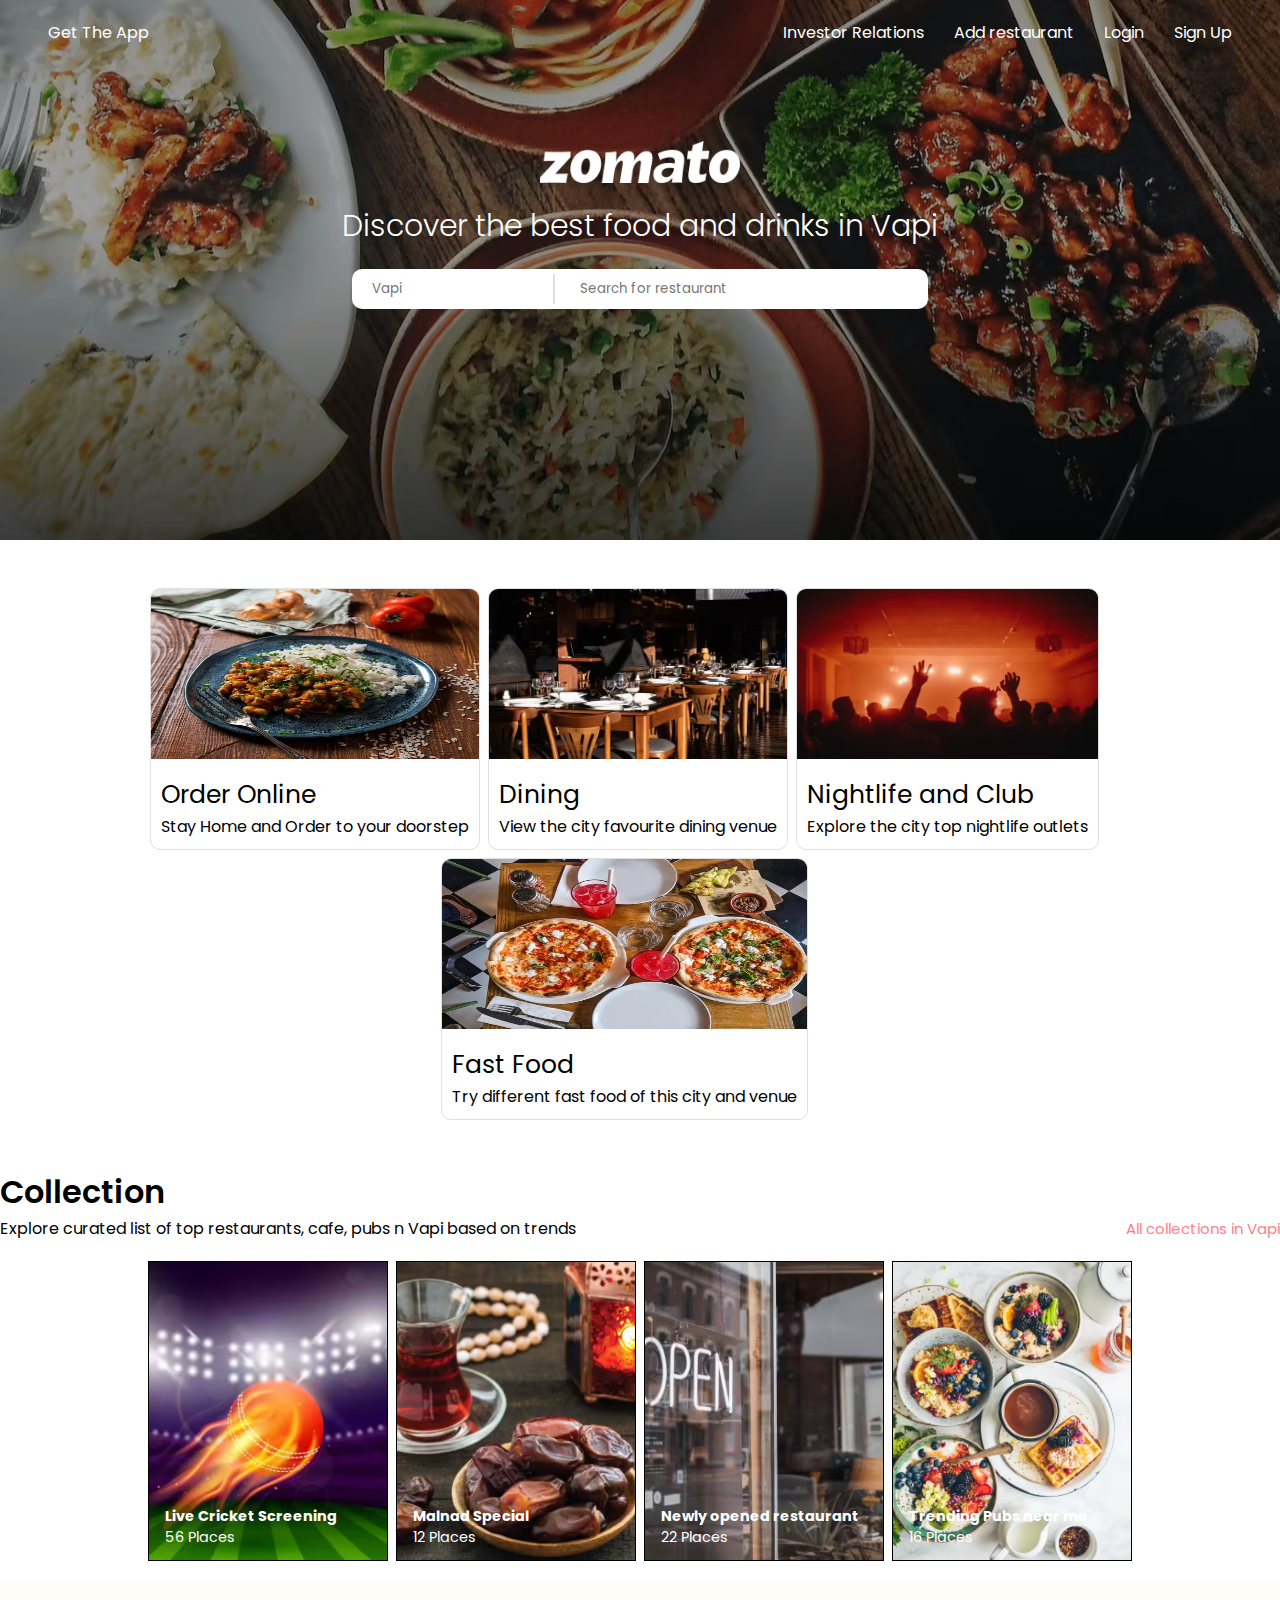
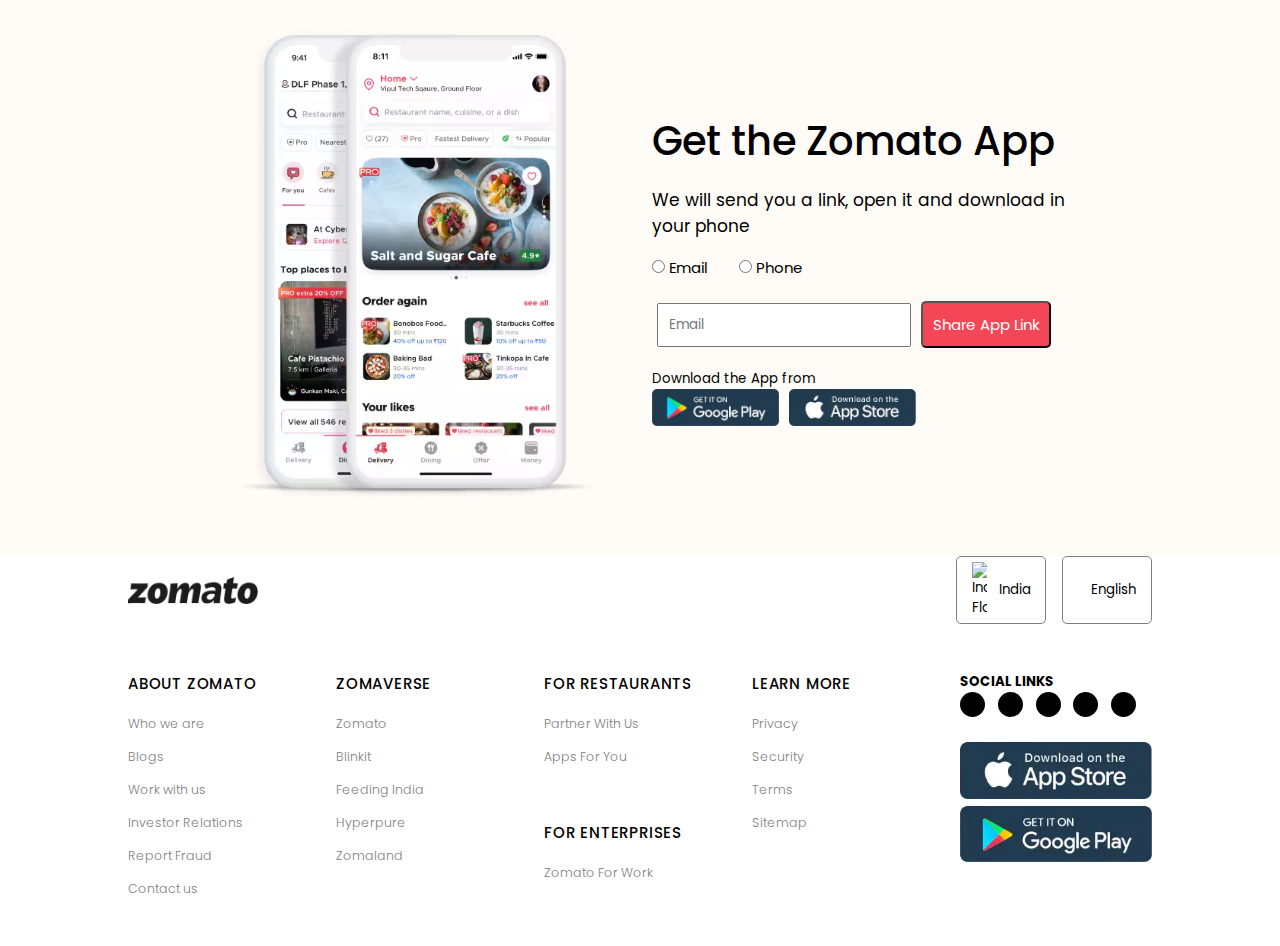
==== commit 832ba2bd: "Updated Zomato Page" ====
--- a/Zomatoindex.html
+++ b/Zomatoindex.html
@@ -179,7 +179,7 @@
             </div>
         </div>
         <div class="footer__section2">
-            <div class="section2__about">
+            <div class="section2__content">
                 <h5>ABOUT ZOMATO</h5>
                 <a href="#">Who we are</a>
                 <a href="#">Blogs</a>
@@ -188,7 +188,7 @@
                 <a href="#">Report Fraud</a>
                 <a href="#">Contact us </a>
             </div>
-            <div class="section2__zomaverse">
+            <div class="section2__content">
                 <h5>ZOMAVERSE</h5>
                 <a href="#">Zomato</a>
                 <a href="#">Blinkit</a>
@@ -196,37 +196,33 @@
                 <a href="#">Hyperpure</a>
                 <a href="#">Zomaland</a>
             </div>
-            <div class="section2__business">
-                <div class="business__restaurants">
-                    <h5>FOR RESTAURANTS</h5>
-                    <a href="#">Partner With Us</a>
-                    <a href="#">Apps For You</a>
-                </div>
-                <div class="business__enterprises">
-                    <h5>FOR ENTERPRISES</h5>
-                    <a href="#">Zomato For Work</a>
-                </div>   
-            </div>
-            <div class="section2__learnmore">
+            <div class="section2__content">
+                <h5>FOR RESTAURANTS</h5>
+                <a href="#">Partner With Us</a>
+                <a href="#">Apps For You</a>            
+                <br>  
+                <h5>FOR ENTERPRISES</h5>
+                <a href="#">Zomato For Work</a>   
+            </div>
+            <div class="section2__content">
                 <h5>LEARN MORE</h5>
                 <a href="#">Privacy</a>
                 <a href="#">Security</a>
                 <a href="#">Terms</a>
                 <a href="#">Sitemap</a>
             </div>
-            <div class="section2__sociallink">
-                <div class="sociallink1">
-                    <h5>SOCIAL LINKS</h5>
-                    <i class="fa-brands fa-linkedin"></i>
-                    <i class="fa-brands fa-instagram"></i>
-                    <i class="fa-brands fa-twitter"></i>
-                    <i class="fa-brands fa-youtube"></i>
-                    <i class="fa-brands fa-facebook"></i>
-                </div>
-                <div class="sociallink2">
-                    <img src="/images/appleStore.png">
-                    <img src="/images/playStore.png">
-                </div>
+            <div class="section2__social">
+                <h5>SOCIAL LINKS</h5>
+                <div class="sociallink">
+                    <button><i class="fa-brands fa-linkedin"></i></button>
+                    <button><i class="fa-brands fa-instagram"></i></button>
+                    <button><i class="fa-brands fa-twitter"></i></button>
+                    <button><i class="fa-brands fa-youtube"></i></button>
+                    <button><i class="fa-brands fa-facebook"></i></button>
+                </div>
+                <br>
+                <img src="/images/appleStore.png">
+                <img src="/images/playStore.png">
             </div>
         </div>
     </footer>
--- a/Zomatostyle.css
+++ b/Zomatostyle.css
@@ -293,7 +293,7 @@
 }
 .section1_buttoncontainer{
     display: flex;
-    /* gap: 1rem; */
+    gap: 1rem;
 }
 .section1_buttoncontainer button{
     padding: 5px;
@@ -315,6 +315,48 @@
     gap: 1rem;
     padding: 3rem 0;
 }
+.section2__content{
+    display: flex;
+    flex-direction: column;
+    gap: 15px;
+}
+.section2__content h5{
+    font-weight: 500;
+    font-size: 15px;
+    margin-bottom: 5px;
+    letter-spacing: 0.8px;
+}
+.section2__content a{
+    color: gray;
+    text-decoration: none; 
+    font-size: 12.5px;
+    font-weight: 300;
+}
+.section2__content a:hover{
+    color: black;
+}
+.sociallink{
+    display: flex;
+    gap: 0.8rem;
+}
+.sociallink button{
+    background-color: black;
+    border: none;
+    width: 25px;
+    height: 25px;
+    border-radius: 30px;
+    cursor: pointer;
+}
+.sociallink button i{
+    color: white;
+    font-size: 13px;
+    display: flex;
+    justify-content: center;
+    align-items: center;
+}
+.section2__social img{
+    width: 100%;
+}
 
 
 @media only screen and (max-width:1300px){
@@ -333,6 +375,9 @@
         width: 95%;
         flex-direction: column;
     }
+    .section2__content{
+        grid-template-columns: repeat(3, 1fr);
+    }
 }
 @media only screen and (max-width:600px){
     .navbar{
@@ -360,4 +405,7 @@
         text-align: center;
         font-weight: 250;
     }
+    .section2__content{
+        grid-template-columns: repeat(2, 1fr);
+    }
 }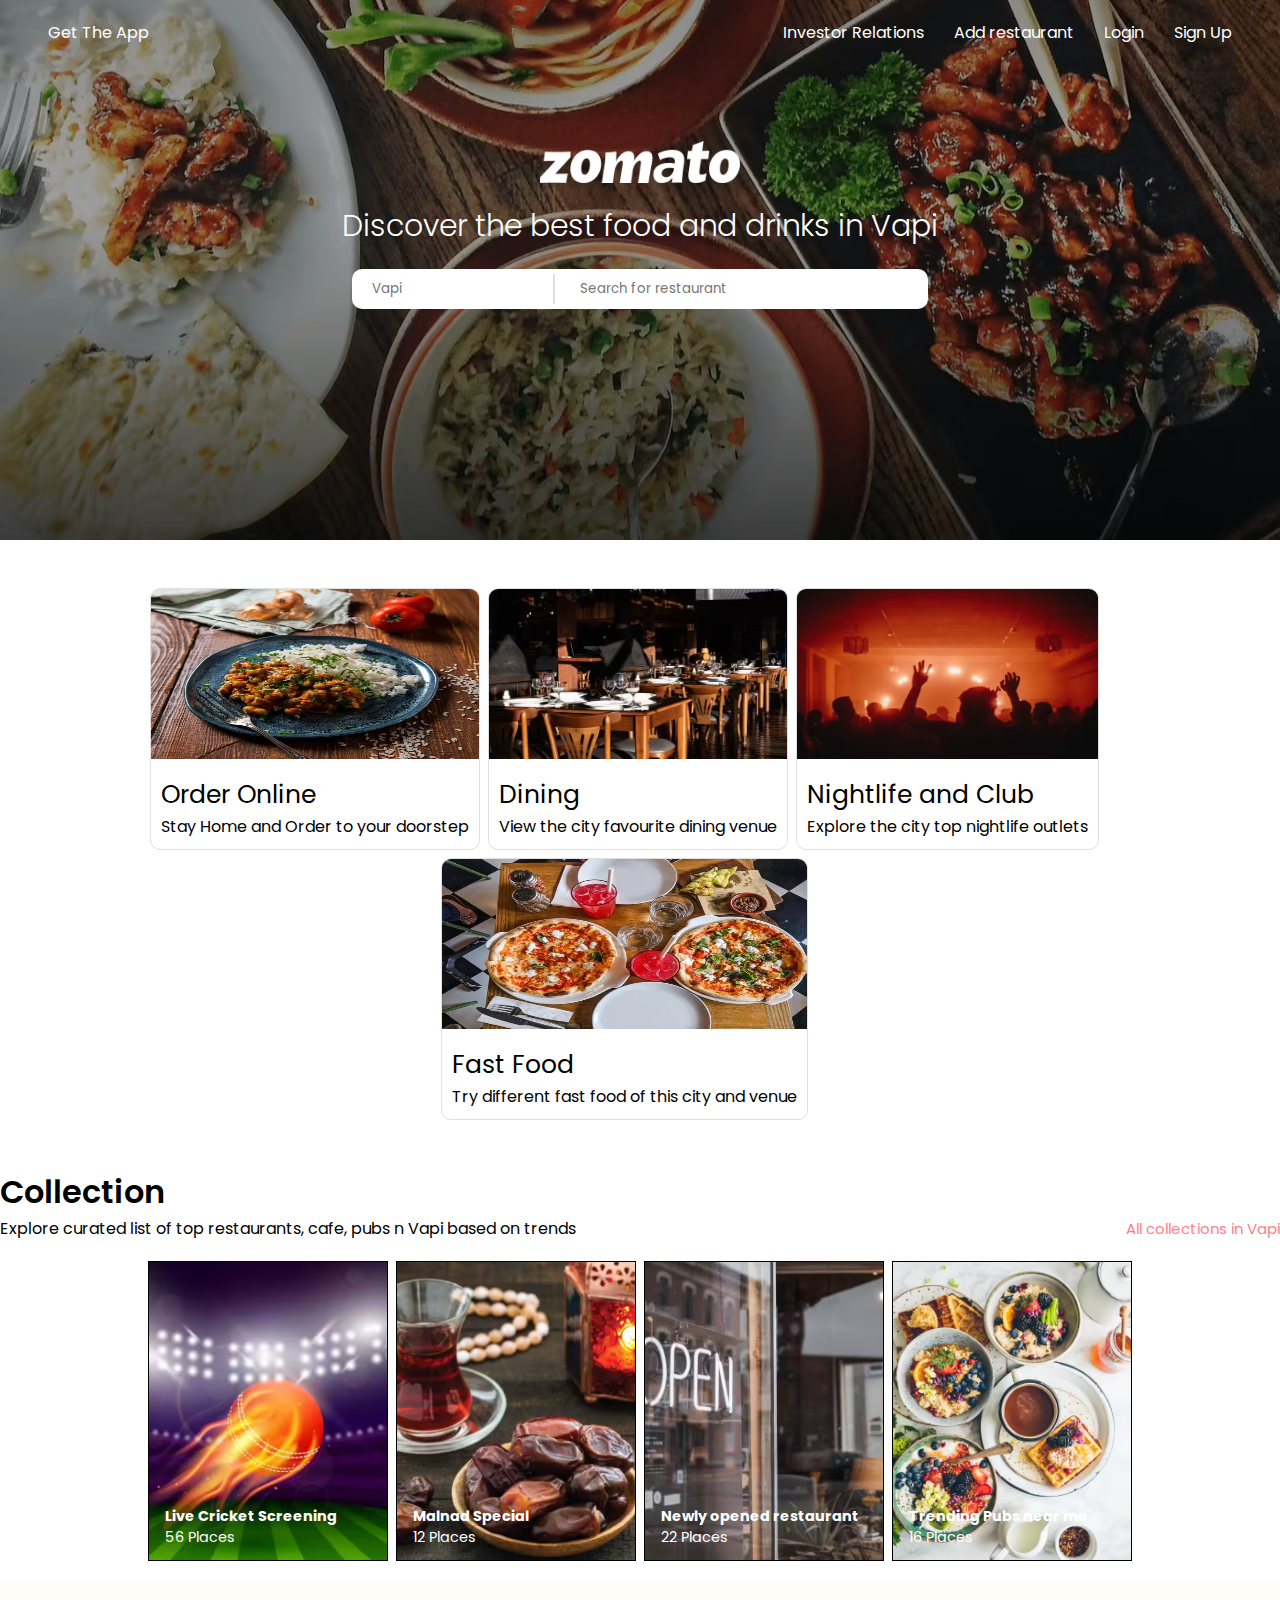
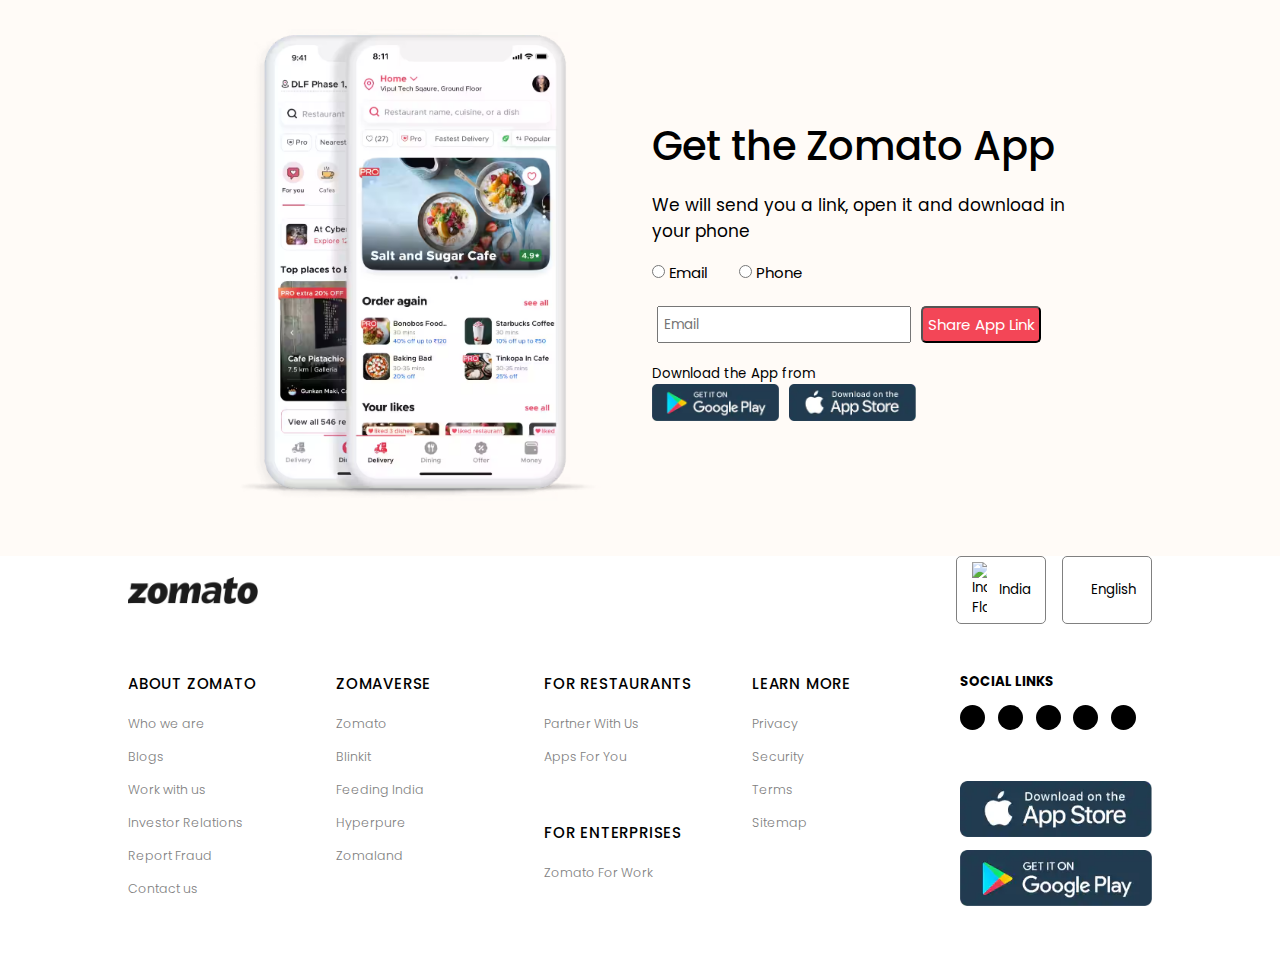
==== commit c4437912: "Updated Zomato Page" ====
--- a/Zomatoindex.html
+++ b/Zomatoindex.html
@@ -44,7 +44,7 @@
             </nav>
         </header>
         <div class="hero__section_container">
-            <img src="/images/heroSectionLogo.png" class="zomato__logo">
+            <img src="images/heroSectionLogo.png" class="zomato__logo">
             <h1 class="hero__section_title">Discover the best food and drinks in Vapi</h1>
             <div class="hero__section_input_container">
                 <i class="fa-solid fa-location-dot"></i>
@@ -58,28 +58,28 @@
     <!-- Card Offered Section-->
     <section class="container__we_offer">
         <div class="we__offer_card">
-            <img src="/images/item1.png">
+            <img src="images/item1.png">
             <div class="we__offer_content">
                 <h2>Order Online</h2>
                 <p>Stay Home and Order to your doorstep</p>
             </div>
         </div>
         <div class="we__offer_card">
-            <img src="/images/item2.png">
+            <img src="images/item2.png">
             <div class="we__offer_content">
                 <h2>Dining</h2>
                 <p>View the city favourite dining venue</p>
             </div>
         </div>
         <div class="we__offer_card">
-            <img src="/images/item3.png">
+            <img src="images/item3.png">
             <div class="we__offer_content">
                 <h2>Nightlife and Club</h2>
                 <p>Explore the city top nightlife outlets</p>
             </div>
         </div>
         <div class="we__offer_card">
-            <img src="/images/item4.png">
+            <img src="images/item4.png">
             <div class="we__offer_content">
                 <h2>Fast Food</h2>
                 <p>Try different fast food of this city and venue</p>
@@ -133,7 +133,7 @@
     <section class="get__the_app">
         <div class="semicontainer">
             <div class="left">
-                <img src="/images/mobileBanner.png">
+                <img src="images/mobileBanner.png">
             </div>
             <div class="right">
                 <h1>Get the Zomato App</h1>
@@ -155,8 +155,8 @@
                 <div class="download__container">
                     <h5>Download the App from</h5>
                     <div class="image__container">
-                        <img src="/images/playStore.png">
-                        <img src="/images/appleStore.png">
+                        <img src="images/playStore.png">
+                        <img src="images/appleStore.png">
                     </div>
                 </div>
             </div>
@@ -166,7 +166,7 @@
     <!-- Footer Section -->
     <footer class="footer">
         <div class="footer__section1">
-            <img src="/images/logo.png" alt="Indian Flag">
+            <img src="images/logo.png" alt="Indian Flag">
             <div class="section1_buttoncontainer">
                 <button>
                     <img src="https://flagcdn.com/w40/in.png" alt="India Flag" style="width: 15px;">
@@ -221,8 +221,8 @@
                     <button><i class="fa-brands fa-facebook"></i></button>
                 </div>
                 <br>
-                <img src="/images/appleStore.png">
-                <img src="/images/playStore.png">
+                <img src="images/appleStore.png">
+                <img src="images/playStore.png">
             </div>
         </div>
     </footer>
--- a/Zomatostyle.css
+++ b/Zomatostyle.css
@@ -5,7 +5,7 @@
     font-family: "Poppins", sans-serif;
 }
 .hero__section{
-    background-image: url(/images/heroSectionBackground.png);
+    background-image: url(images/heroSectionBackground.png);
     background-size: cover;
     background-position: center;
     min-height: 60vh;
@@ -142,16 +142,16 @@
     position: relative;
 }
 .Collection__card1{
-    background-image: url(/images/collection1.jpg);
+    background-image: url(images/collection1.jpg);
 }
 .Collection__card2{
-    background-image: url(/images/collection2.jpg);
+    background-image: url(images/collection2.jpg);
 }
 .Collection__card3{
-    background-image: url(/images/collection3.jpg);
+    background-image: url(images/collection3.jpg);
 }
 .Collection__card4{
-    background-image: url(/images/collection4.jpg);
+    background-image: url(images/collection4.jpg);
 }
 .overlays{
     height: 100%;
@@ -234,8 +234,6 @@
 .Input__container{
     width: 100%;
     display: flex;
-    flex-wrap: wrap;
-    align-items: center;
 }
 .Input__container button{
     width: auto;
@@ -243,13 +241,13 @@
     background-color: #f34657;
     border-radius: 5px;
     color: white;
-    padding: 10px;
+    padding: 5px;
     margin: 5px;
 }
 .Input__container input{
     width: 60%;
     margin: 5px;
-    padding: 10px;
+    padding: 5px;
 }
 .download__container{
     width: 100%;
@@ -335,6 +333,11 @@
 .section2__content a:hover{
     color: black;
 }
+.section2__social{
+    display: flex;
+    flex-direction: column;
+    gap: 0.8rem;
+}
 .sociallink{
     display: flex;
     gap: 0.8rem;
@@ -375,7 +378,7 @@
         width: 95%;
         flex-direction: column;
     }
-    .section2__content{
+    .footer__section2{
         grid-template-columns: repeat(3, 1fr);
     }
 }
@@ -405,7 +408,7 @@
         text-align: center;
         font-weight: 250;
     }
-    .section2__content{
+    .footer__section2{
         grid-template-columns: repeat(2, 1fr);
     }
 }